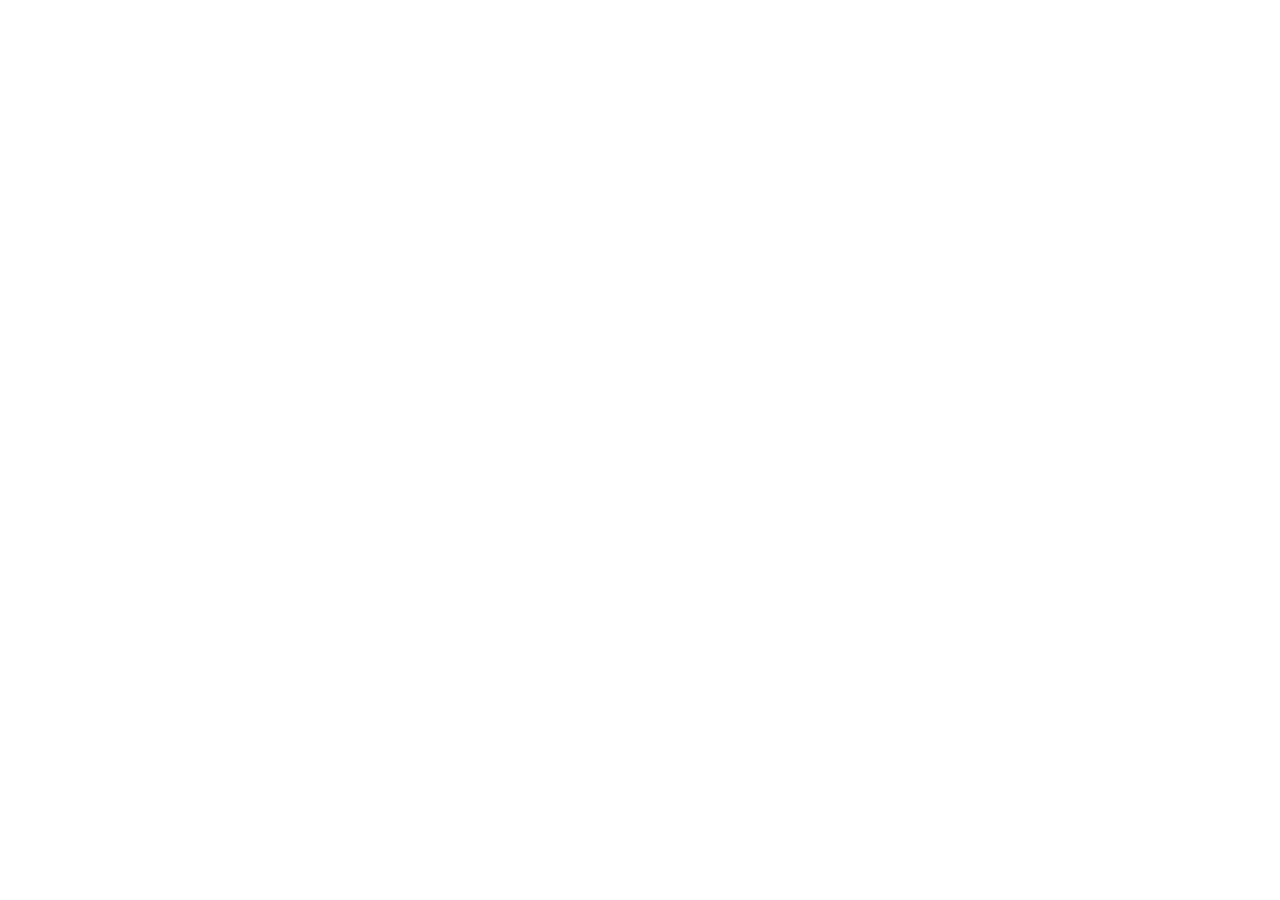
==== web/index.html @ 3c58225f "init: scaffold project structure - Create folders: web/{css,js}, vercel.json - Add HTML skeleton for" ====
<!DOCTYPE html>
<html lang="es">
<head>
    <meta charset="UTF-8">
    <meta name="viewport" content="width=device-width, initial-scale=1.0">
    <title>Imagen a Base64 | Converter</title>
    <link rel="stylesheet" href="css/global.css">
    <link rel="stylesheet" href="css/upload-panel.css">
</head>
<body>
    <main id="app">
        <!-- Upload panel aqui (Sprint 1) -->
    </main>
    <script src="js/security.js"></script>
    <script src="js/converter.js"></script>
    <script src="js/ui-handler.js"></script>
</body>
</html>
---- web/css/global.css ----
/* Global styles & variables — Sprint 1 */
:root {
    --color-primary: #000;
    --color-secondary: #666;
    --font-family: -apple-system, BlinkMacSystemFont, 'Segoe UI', sans-serif;
}

* {
    margin: 0;
    padding: 0;
    box-sizing: border-box;
}

body {
    font-family: var(--font-family);
    background: #fff;
    color: var(--color-primary);
}
---- web/css/upload-panel.css ----
/* Upload panel styles — Sprint 1 */
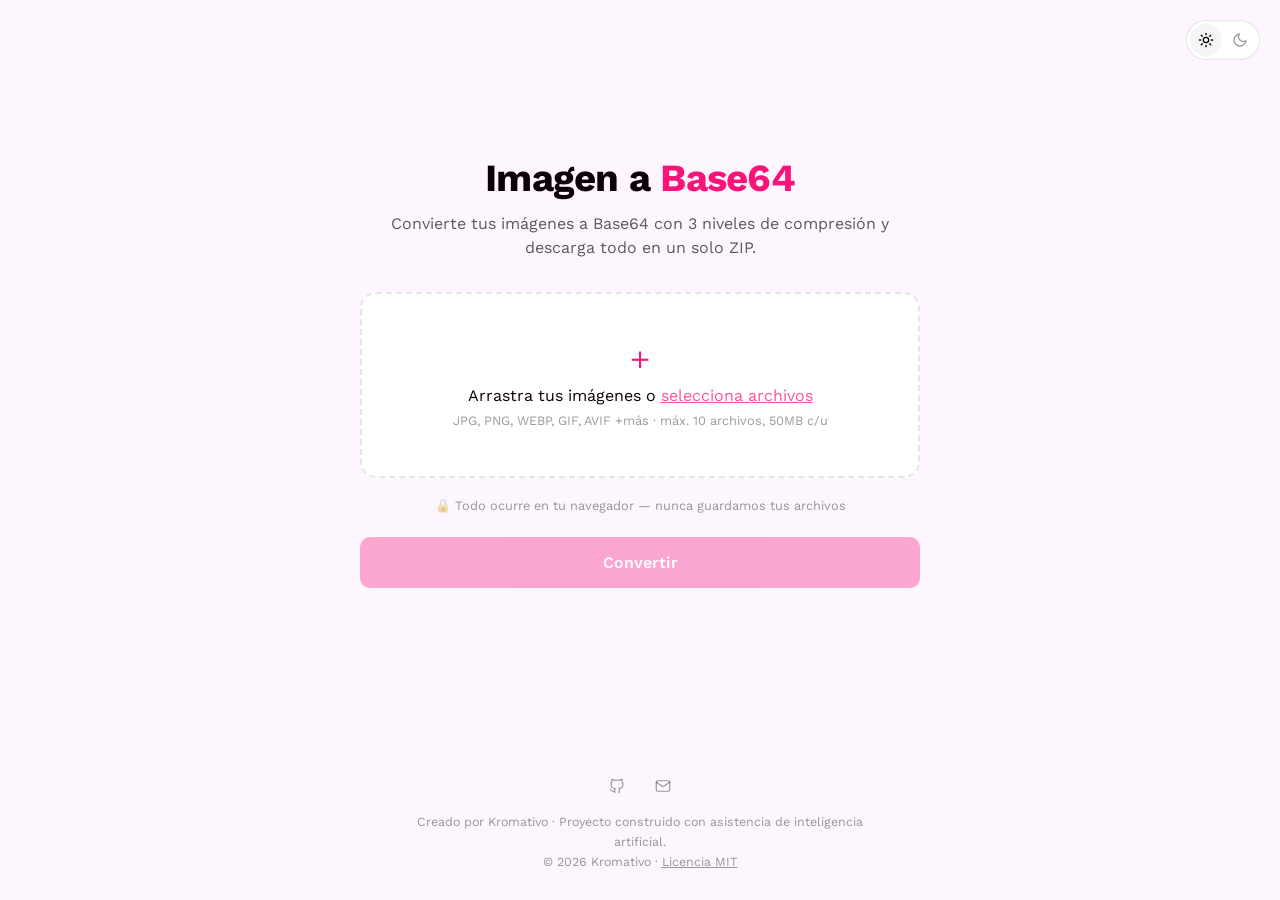
==== commit 49d1301c: "feat: functional multi-file upload panel with Kromativo branding - Upload panel with drag & drop (wh" ====
--- a/web/index.html
+++ b/web/index.html
@@ -3,14 +3,68 @@
 <head>
     <meta charset="UTF-8">
     <meta name="viewport" content="width=device-width, initial-scale=1.0">
-    <title>Imagen a Base64 | Converter</title>
+    <title>Imagen a Base64 | Kromativo</title>
     <link rel="stylesheet" href="css/global.css">
     <link rel="stylesheet" href="css/upload-panel.css">
+    <script>
+        (function () {
+            var saved = localStorage.getItem('theme');
+            document.documentElement.setAttribute('data-theme', saved || 'light');
+        })();
+    </script>
 </head>
 <body>
+    <div class="theme-switch" role="group" aria-label="Selector de tema">
+        <button id="theme-light" type="button" aria-label="Modo claro">
+            <svg viewBox="0 0 24 24" stroke-width="2" stroke-linecap="round" stroke-linejoin="round"><circle cx="12" cy="12" r="4"/><path d="M12 2v2M12 20v2M4.93 4.93l1.41 1.41M17.66 17.66l1.41 1.41M2 12h2M20 12h2M4.93 19.07l1.41-1.41M17.66 6.34l1.41-1.41"/></svg>
+        </button>
+        <button id="theme-dark" type="button" aria-label="Modo oscuro">
+            <svg viewBox="0 0 24 24" stroke-width="2" stroke-linecap="round" stroke-linejoin="round"><path d="M21 12.79A9 9 0 1 1 11.21 3 7 7 0 0 0 21 12.79z"/></svg>
+        </button>
+    </div>
+    <div class="drop-overlay" id="drop-overlay"></div>
     <main id="app">
-        <!-- Upload panel aqui (Sprint 1) -->
+        <div class="upload-container">
+            <h1>Imagen a <span class="accent">Base64</span></h1>
+            <p class="subtitle">Convierte tus imágenes a Base64 con 3 niveles de compresión y descarga todo en un solo ZIP.</p>
+
+            <label for="file-input" class="dropzone" id="dropzone">
+                <input type="file" id="file-input" accept="image/*" multiple hidden>
+                <div class="dropzone-icon">＋</div>
+                <p class="dropzone-text">Arrastra tus imágenes o <span class="dropzone-link">selecciona archivos</span></p>
+                <p class="dropzone-hint">JPG, PNG, WEBP, GIF, AVIF +más · máx. 10 archivos, 50MB c/u</p>
+            </label>
+
+            <div class="file-progress" id="file-progress" hidden>
+                <div class="file-progress-bar">
+                    <div class="file-progress-fill" id="file-progress-fill"></div>
+                </div>
+                <span class="file-progress-count" id="file-progress-count">0/10</span>
+            </div>
+
+            <ul class="file-list" id="file-list" hidden></ul>
+
+            <div class="error-list" id="error-list"></div>
+
+            <p class="privacy-note">🔒 Todo ocurre en tu navegador — nunca guardamos tus archivos</p>
+
+            <button class="btn-convert" id="btn-convert" type="button" disabled>Convertir</button>
+        </div>
     </main>
+    <footer class="site-footer">
+        <div class="site-footer-links">
+            <a href="https://github.com/Kromativo/imagen-to-base64-web" target="_blank" rel="noopener" aria-label="Ver código en GitHub">
+                <svg viewBox="0 0 24 24" stroke-width="1.6" stroke-linecap="round" stroke-linejoin="round"><path d="M9 19c-4.3 1.4-4.3-2.5-6-3m12 5v-3.5c0-1 .1-1.4-.5-2 2.8-.3 5.5-1.4 5.5-6a4.6 4.6 0 0 0-1.3-3.2 4.2 4.2 0 0 0-.1-3.2s-1.1-.3-3.5 1.3a12.3 12.3 0 0 0-6.2 0C6.5 2.8 5.4 3.1 5.4 3.1a4.2 4.2 0 0 0-.1 3.2A4.6 4.6 0 0 0 4 9.5c0 4.6 2.7 5.7 5.5 6-.6.6-.6 1.2-.5 2V21"/></svg>
+            </a>
+            <a href="mailto:kromativo@gmail.com" aria-label="Escribir a Kromativo">
+                <svg viewBox="0 0 24 24" stroke-width="1.6" stroke-linecap="round" stroke-linejoin="round"><rect x="3" y="5" width="18" height="14" rx="2"/><path d="m3 7 9 6 9-6"/></svg>
+            </a>
+        </div>
+        <p class="site-footer-note">
+            Creado por Kromativo · Proyecto construido con asistencia de inteligencia artificial.<br>
+            © 2026 Kromativo · <a href="https://github.com/Kromativo/imagen-to-base64-web/blob/main/LICENSE" target="_blank" rel="noopener">Licencia MIT</a>
+        </p>
+    </footer>
     <script src="js/security.js"></script>
     <script src="js/converter.js"></script>
     <script src="js/ui-handler.js"></script>
--- a/web/css/global.css
+++ b/web/css/global.css
@@ -1,8 +1,47 @@
-/* Global styles & variables — Sprint 1 */
+/* Global styles & variables — Kromativo brand (dark + light) */
+@import url('https://fonts.googleapis.com/css2?family=Work+Sans:wght@400;500;600;700&display=swap');
+
 :root {
-    --color-primary: #000;
-    --color-secondary: #666;
-    --font-family: -apple-system, BlinkMacSystemFont, 'Segoe UI', sans-serif;
+    --accent: #FA147A;
+    --accent-light: #ff4f9a;
+    --error: #ff453a;
+    --radius: 16px;
+    --radius-sm: 10px;
+    --font-family: 'Work Sans', -apple-system, BlinkMacSystemFont, 'Segoe UI', sans-serif;
+
+    /* Dark (default) */
+    --bg-primary: #0C0006;
+    --bg-elevated: #17090f;
+    --bg-elevated-2: #200e15;
+    --text-primary: #FFFFFF;
+    --text-secondary: rgba(255,255,255,0.65);
+    --text-tertiary: rgba(255,255,255,0.4);
+    --border: rgba(255,255,255,0.1);
+    --border-hover: rgba(250,20,122,0.5);
+}
+
+:root[data-theme="light"] {
+    --bg-primary: #fdf6ff;
+    --bg-elevated: #FFFFFF;
+    --bg-elevated-2: #F5F5F5;
+    --text-primary: #0C0006;
+    --text-secondary: rgba(12,0,6,0.65);
+    --text-tertiary: rgba(12,0,6,0.4);
+    --border: rgba(12,0,6,0.1);
+    --border-hover: rgba(250,20,122,0.4);
+}
+
+@media (prefers-color-scheme: light) {
+    :root:not([data-theme="dark"]) {
+        --bg-primary: #fdf6ff;
+        --bg-elevated: #FFFFFF;
+        --bg-elevated-2: #F5F5F5;
+        --text-primary: #0C0006;
+        --text-secondary: rgba(12,0,6,0.65);
+        --text-tertiary: rgba(12,0,6,0.4);
+        --border: rgba(12,0,6,0.1);
+        --border-hover: rgba(250,20,122,0.4);
+    }
 }
 
 * {
@@ -11,8 +50,123 @@
     box-sizing: border-box;
 }
 
+[hidden] {
+    display: none !important;
+}
+
 body {
     font-family: var(--font-family);
-    background: #fff;
-    color: var(--color-primary);
+    background: var(--bg-primary);
+    color: var(--text-primary);
+    min-height: 100vh;
+    display: flex;
+    flex-direction: column;
+    -webkit-font-smoothing: antialiased;
+    transition: background 0.2s, color 0.2s;
 }
+
+.accent {
+    color: var(--accent);
+}
+
+.theme-switch {
+    position: fixed;
+    top: 20px;
+    right: 20px;
+    display: flex;
+    align-items: center;
+    gap: 2px;
+    padding: 3px;
+    background: var(--bg-elevated);
+    border: 1px solid var(--border);
+    border-radius: 24px;
+    z-index: 10;
+}
+
+.theme-switch button {
+    display: flex;
+    align-items: center;
+    justify-content: center;
+    width: 32px;
+    height: 32px;
+    background: transparent;
+    border: none;
+    border-radius: 50%;
+    cursor: pointer;
+    color: var(--text-tertiary);
+    transition: background 0.2s, color 0.2s;
+}
+
+.theme-switch button svg {
+    width: 16px;
+    height: 16px;
+    stroke: currentColor;
+    fill: none;
+}
+
+.theme-switch button:hover {
+    color: var(--text-secondary);
+}
+
+.theme-switch button.active {
+    background: var(--bg-elevated-2);
+    color: var(--text-primary);
+}
+
+@media (max-width: 480px) {
+    .theme-switch {
+        position: absolute;
+    }
+}
+
+.site-footer {
+    display: flex;
+    flex-direction: column;
+    align-items: center;
+    gap: 10px;
+    padding: 28px 24px;
+    text-align: center;
+}
+
+.site-footer-links {
+    display: flex;
+    align-items: center;
+    gap: 14px;
+}
+
+.site-footer-links a {
+    display: flex;
+    align-items: center;
+    justify-content: center;
+    width: 32px;
+    height: 32px;
+    color: var(--text-tertiary);
+    transition: color 0.2s;
+}
+
+.site-footer-links a:hover {
+    color: var(--text-primary);
+}
+
+.site-footer-links svg {
+    width: 18px;
+    height: 18px;
+    stroke: currentColor;
+    fill: none;
+}
+
+.site-footer-note {
+    font-size: 0.78em;
+    color: var(--text-tertiary);
+    line-height: 1.6;
+    max-width: 480px;
+}
+
+.site-footer-note a {
+    color: var(--text-tertiary);
+    text-decoration: underline;
+}
+
+.site-footer-note a:hover {
+    color: var(--text-secondary);
+}
--- a/web/css/upload-panel.css
+++ b/web/css/upload-panel.css
@@ -1 +1,299 @@
-/* Upload panel styles — Sprint 1 */
+/* Upload panel styles — Kromativo brand */
+
+#app {
+    flex: 1;
+    display: flex;
+    align-items: center;
+    justify-content: center;
+    padding: 24px;
+}
+
+.upload-container {
+    width: 100%;
+    max-width: 560px;
+    text-align: center;
+}
+
+h1 {
+    font-size: 2.4em;
+    font-weight: 700;
+    letter-spacing: -0.02em;
+    margin-bottom: 12px;
+}
+
+.subtitle {
+    color: var(--text-secondary);
+    font-size: 1em;
+    line-height: 1.5;
+    margin-bottom: 32px;
+}
+
+.dropzone {
+    display: flex;
+    flex-direction: column;
+    align-items: center;
+    justify-content: center;
+    gap: 8px;
+    padding: 48px 24px;
+    background: var(--bg-elevated);
+    border: 2px dashed var(--border);
+    border-radius: var(--radius);
+    cursor: pointer;
+    transition: border-color 0.2s, background 0.2s;
+}
+
+.dropzone:hover,
+.dropzone.dragover {
+    border-color: var(--border-hover);
+    background: var(--bg-elevated-2);
+}
+
+.dropzone-icon {
+    font-size: 2em;
+    color: var(--accent);
+    line-height: 1;
+    margin-bottom: 4px;
+}
+
+.dropzone-text {
+    font-size: 1em;
+    color: var(--text-primary);
+}
+
+.dropzone-link {
+    color: var(--accent-light);
+    text-decoration: underline;
+}
+
+.dropzone-hint {
+    font-size: 0.8em;
+    color: var(--text-tertiary);
+}
+
+.file-progress {
+    display: flex;
+    align-items: center;
+    gap: 10px;
+    margin-top: 16px;
+}
+
+.file-progress-bar {
+    flex: 1;
+    height: 6px;
+    background: var(--bg-elevated-2);
+    border-radius: 999px;
+    overflow: hidden;
+}
+
+.file-progress-fill {
+    height: 100%;
+    width: 0%;
+    background: var(--accent);
+    border-radius: 999px;
+    transition: width 0.25s ease;
+}
+
+.file-progress-count {
+    font-size: 0.78em;
+    font-weight: 600;
+    color: var(--text-tertiary);
+    font-variant-numeric: tabular-nums;
+    white-space: nowrap;
+}
+
+.file-list {
+    list-style: none;
+    margin-top: 16px;
+    display: flex;
+    flex-direction: column;
+    gap: 8px;
+    max-height: 280px;
+    overflow-y: auto;
+}
+
+.file-item {
+    display: flex;
+    align-items: center;
+    justify-content: space-between;
+    padding: 12px 16px;
+    background: var(--bg-elevated);
+    border: 1px solid var(--border);
+    border-radius: var(--radius-sm);
+    text-align: left;
+}
+
+.file-item-info {
+    display: flex;
+    flex-direction: column;
+    gap: 2px;
+    overflow: hidden;
+}
+
+.file-item-name {
+    font-size: 0.88em;
+    font-weight: 500;
+    white-space: nowrap;
+    overflow: hidden;
+    text-overflow: ellipsis;
+}
+
+.file-item-size {
+    font-size: 0.76em;
+    color: var(--text-tertiary);
+}
+
+.file-item-remove {
+    background: transparent;
+    border: none;
+    color: var(--text-tertiary);
+    font-size: 1em;
+    cursor: pointer;
+    padding: 4px 8px;
+    border-radius: 6px;
+    transition: color 0.2s, background 0.2s;
+    flex-shrink: 0;
+}
+
+.file-item-remove:hover {
+    color: var(--text-primary);
+    background: rgba(255,255,255,0.08);
+}
+
+.file-list-summary {
+    margin-top: 10px;
+    font-size: 0.8em;
+    color: var(--text-tertiary);
+    text-align: left;
+}
+
+.privacy-note {
+    margin-top: 20px;
+    font-size: 0.8em;
+    color: var(--text-tertiary);
+}
+
+.error-list {
+    display: flex;
+    flex-direction: column;
+    gap: 8px;
+}
+
+.error-list:not(:empty) {
+    margin-top: 14px;
+}
+
+.error-item {
+    display: flex;
+    align-items: center;
+    justify-content: space-between;
+    gap: 12px;
+    padding: 10px 12px 10px 16px;
+    background: rgba(255,69,58,0.1);
+    border: 1px solid rgba(255,69,58,0.3);
+    color: var(--error);
+    border-radius: var(--radius-sm);
+    font-size: 0.85em;
+    text-align: left;
+}
+
+.error-item-dismiss {
+    background: transparent;
+    border: none;
+    color: var(--error);
+    opacity: 0.7;
+    font-size: 1em;
+    cursor: pointer;
+    padding: 4px 8px;
+    border-radius: 6px;
+    flex-shrink: 0;
+    transition: opacity 0.2s, background 0.2s;
+}
+
+.error-item-dismiss:hover {
+    opacity: 1;
+    background: rgba(255,69,58,0.15);
+}
+
+.btn-convert {
+    width: 100%;
+    margin-top: 24px;
+    padding: 16px;
+    background: var(--accent);
+    color: #fff;
+    border: none;
+    border-radius: var(--radius-sm);
+    font-family: var(--font-family);
+    font-size: 1em;
+    font-weight: 600;
+    cursor: pointer;
+    transition: background 0.2s, opacity 0.2s, transform 0.1s;
+}
+
+.btn-convert:hover:not(:disabled) {
+    background: var(--accent-light);
+}
+
+.btn-convert:active:not(:disabled) {
+    transform: scale(0.98);
+}
+
+.btn-convert:disabled {
+    opacity: 0.35;
+    cursor: not-allowed;
+}
+
+@media (max-width: 480px) {
+    .upload-container {
+        margin-top: 56px;
+    }
+
+    h1 { font-size: 1.9em; }
+
+    .dropzone {
+        flex-direction: row;
+        padding: 16px 20px;
+        background: var(--accent);
+        border: none;
+        border-radius: var(--radius-sm);
+        box-shadow: 0 4px 14px rgba(250,20,122,0.28);
+    }
+
+    .dropzone:hover,
+    .dropzone.dragover {
+        background: var(--accent-light);
+    }
+
+    .dropzone-icon {
+        font-size: 1.3em;
+        color: #fff;
+        margin-bottom: 0;
+    }
+
+    .dropzone-text {
+        color: #fff;
+        font-weight: 600;
+    }
+
+    .dropzone-link {
+        color: #fff;
+        text-decoration: underline;
+    }
+
+    .dropzone-hint {
+        display: none;
+    }
+}
+
+.drop-overlay {
+    position: fixed;
+    inset: 0;
+    pointer-events: none;
+    z-index: 50;
+    opacity: 0;
+    box-shadow: inset 0 0 0 3px var(--accent), inset 0 0 40px rgba(250,20,122,0.25);
+    transition: opacity 0.15s ease;
+}
+
+.drop-overlay.active {
+    opacity: 1;
+}
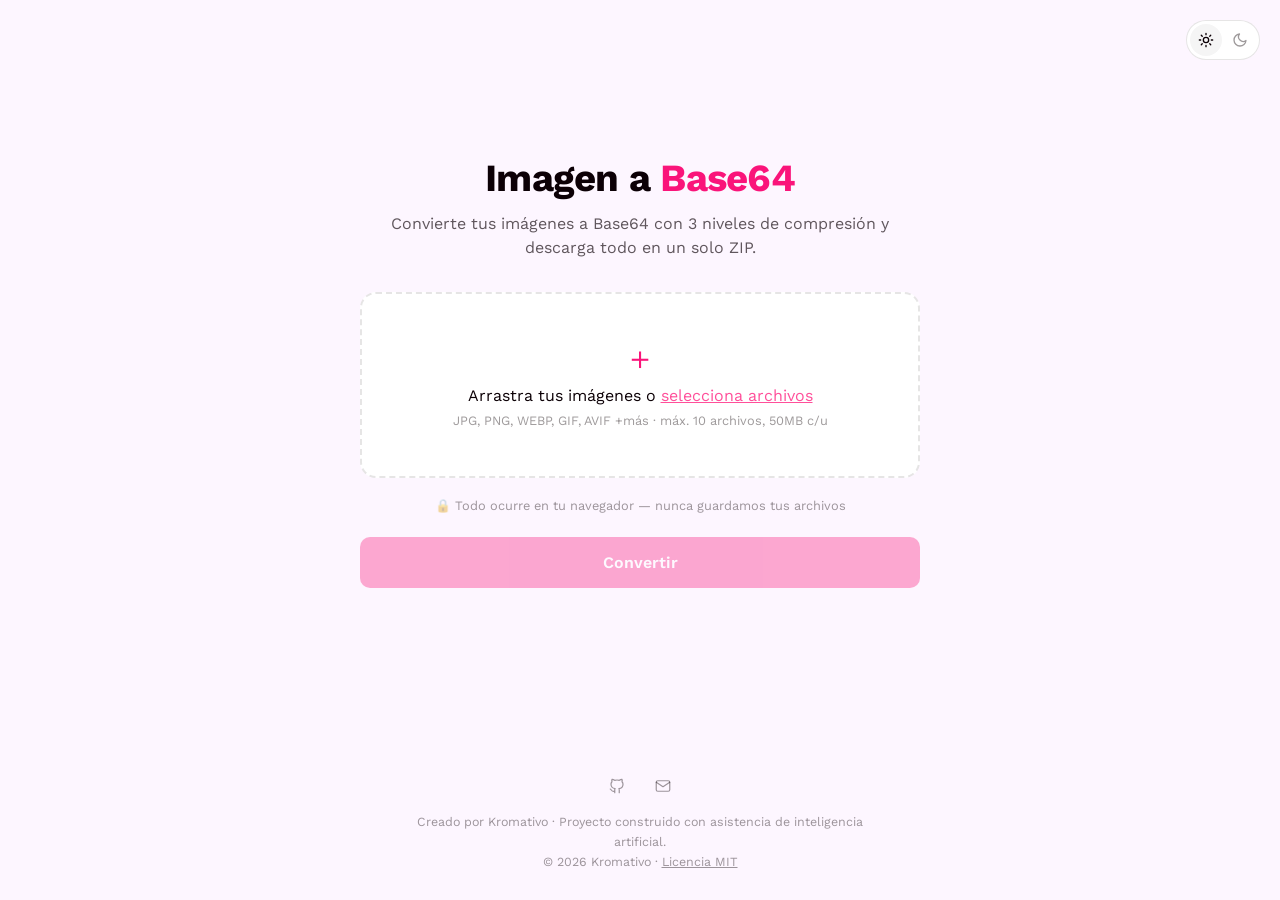
==== commit 2b6778ce: "feat: full conversion pipeline, results view, and preview modal - Client-side compression (light/med" ====
--- a/web/index.html
+++ b/web/index.html
@@ -6,6 +6,7 @@
     <title>Imagen a Base64 | Kromativo</title>
     <link rel="stylesheet" href="css/global.css">
     <link rel="stylesheet" href="css/upload-panel.css">
+    <link rel="stylesheet" href="css/result-panel.css">
     <script>
         (function () {
             var saved = localStorage.getItem('theme');
@@ -50,7 +51,42 @@
 
             <button class="btn-convert" id="btn-convert" type="button" disabled>Convertir</button>
         </div>
+
+        <div class="results-container" id="results-container" hidden>
+            <div class="results-header">
+                <h1>Tus imágenes están <span class="accent">listas</span></h1>
+                <p class="subtitle">Descarga todo en un ZIP, o elige un solo nivel por imagen.</p>
+            </div>
+
+            <div class="results-actions">
+                <button class="btn-convert" id="btn-download-all" type="button">Descargar todo (ZIP)</button>
+                <button class="btn-secondary" id="btn-back" type="button">Cargar otras imágenes</button>
+            </div>
+
+            <div class="result-cards" id="result-cards"></div>
+        </div>
     </main>
+
+    <div class="preview-modal" id="preview-modal" hidden>
+        <div class="preview-modal-backdrop" id="preview-modal-backdrop"></div>
+        <div class="preview-modal-dialog">
+            <button class="modal-close" id="modal-close" type="button" aria-label="Cerrar">✕</button>
+            <span class="modal-level-badge" id="modal-level-badge"></span>
+            <div class="modal-body">
+                <button class="modal-nav modal-prev" id="modal-prev" type="button" aria-label="Anterior">
+                    <svg viewBox="0 0 24 24" stroke-width="2" stroke-linecap="round" stroke-linejoin="round"><path d="M15 18l-6-6 6-6"/></svg>
+                </button>
+                <div class="modal-image-wrap">
+                    <img id="modal-image" src="" alt="">
+                </div>
+                <button class="modal-nav modal-next" id="modal-next" type="button" aria-label="Siguiente">
+                    <svg viewBox="0 0 24 24" stroke-width="2" stroke-linecap="round" stroke-linejoin="round"><path d="M9 18l6-6-6-6"/></svg>
+                </button>
+            </div>
+            <p class="modal-caption" id="modal-caption"></p>
+        </div>
+    </div>
+
     <footer class="site-footer">
         <div class="site-footer-links">
             <a href="https://github.com/Kromativo/imagen-to-base64-web" target="_blank" rel="noopener" aria-label="Ver código en GitHub">
@@ -65,6 +101,7 @@
             © 2026 Kromativo · <a href="https://github.com/Kromativo/imagen-to-base64-web/blob/main/LICENSE" target="_blank" rel="noopener">Licencia MIT</a>
         </p>
     </footer>
+    <script src="https://cdnjs.cloudflare.com/ajax/libs/jszip/3.10.1/jszip.min.js"></script>
     <script src="js/security.js"></script>
     <script src="js/converter.js"></script>
     <script src="js/ui-handler.js"></script>
--- a/web/css/upload-panel.css
+++ b/web/css/upload-panel.css
@@ -114,15 +114,25 @@
 .file-item {
     display: flex;
     align-items: center;
-    justify-content: space-between;
-    padding: 12px 16px;
+    gap: 12px;
+    padding: 10px 16px;
     background: var(--bg-elevated);
     border: 1px solid var(--border);
     border-radius: var(--radius-sm);
     text-align: left;
 }
 
+.file-item-thumb {
+    width: 40px;
+    height: 40px;
+    border-radius: 8px;
+    object-fit: cover;
+    background: var(--bg-elevated-2);
+    flex-shrink: 0;
+}
+
 .file-item-info {
+    flex: 1;
     display: flex;
     flex-direction: column;
     gap: 2px;
--- a/web/css/result-panel.css
+++ b/web/css/result-panel.css
@@ -0,0 +1,313 @@
+/* Result panel styles — Kromativo brand */
+
+.results-container {
+    width: 100%;
+    max-width: 720px;
+    text-align: center;
+}
+
+.results-header {
+    margin-bottom: 24px;
+}
+
+.results-header .subtitle {
+    margin-bottom: 0;
+}
+
+.results-actions {
+    display: flex;
+    flex-direction: column;
+    gap: 10px;
+    margin-bottom: 28px;
+}
+
+.btn-secondary {
+    width: 100%;
+    padding: 14px;
+    background: transparent;
+    color: var(--text-secondary);
+    border: 1px solid var(--border);
+    border-radius: var(--radius-sm);
+    font-family: var(--font-family);
+    font-size: 0.9em;
+    font-weight: 600;
+    cursor: pointer;
+    transition: border-color 0.2s, color 0.2s;
+}
+
+.btn-secondary:hover {
+    border-color: var(--border-hover);
+    color: var(--text-primary);
+}
+
+.result-cards {
+    display: flex;
+    flex-direction: column;
+    gap: 28px;
+}
+
+.image-group {
+    text-align: left;
+}
+
+.image-group-header {
+    display: flex;
+    align-items: center;
+    gap: 12px;
+    margin-bottom: 12px;
+}
+
+.image-group-thumb {
+    width: 48px;
+    height: 48px;
+    border-radius: var(--radius-sm);
+    object-fit: cover;
+    background: var(--bg-elevated-2);
+    flex-shrink: 0;
+}
+
+.image-group-header-text {
+    overflow: hidden;
+}
+
+.image-group-title {
+    font-size: 0.92em;
+    font-weight: 600;
+    white-space: nowrap;
+    overflow: hidden;
+    text-overflow: ellipsis;
+}
+
+.image-group-meta {
+    font-size: 0.78em;
+    color: var(--text-tertiary);
+}
+
+.preset-grid {
+    display: grid;
+    grid-template-columns: repeat(3, 1fr);
+    gap: 10px;
+}
+
+.preset-tile {
+    display: flex;
+    flex-direction: column;
+    justify-content: space-between;
+    gap: 12px;
+    padding: 14px;
+    background: var(--bg-elevated);
+    border: 1px solid var(--border);
+    border-radius: var(--radius-sm);
+}
+
+.preset-badge {
+    display: inline-block;
+    font-size: 0.68em;
+    font-weight: 700;
+    text-transform: uppercase;
+    letter-spacing: 0.05em;
+    padding: 3px 8px;
+    border-radius: 6px;
+    margin-bottom: 8px;
+}
+
+.preset-badge.light { background: rgba(52, 199, 89, 0.15); color: #34c759; }
+.preset-badge.medium { background: rgba(10, 132, 255, 0.15); color: #0a84ff; }
+.preset-badge.heavy { background: rgba(255, 69, 58, 0.15); color: #ff453a; }
+
+.preset-tile-sizes {
+    font-size: 0.8em;
+    color: var(--text-secondary);
+    line-height: 1.5;
+}
+
+.preset-tile-sizes strong {
+    color: var(--text-primary);
+    font-weight: 700;
+}
+
+.preset-tile-ratio {
+    font-size: 0.76em;
+    font-weight: 600;
+}
+
+.preset-tile-ratio.light { color: #34c759; }
+.preset-tile-ratio.medium { color: #0a84ff; }
+.preset-tile-ratio.heavy { color: #ff453a; }
+
+.preset-tile-code {
+    font-size: 0.72em;
+    color: var(--text-tertiary);
+    margin-top: 4px;
+    font-variant-numeric: tabular-nums;
+}
+
+.preset-tile-actions {
+    display: flex;
+    gap: 8px;
+}
+
+.preset-tile-actions button {
+    flex: 1;
+    display: flex;
+    align-items: center;
+    justify-content: center;
+    height: 32px;
+    background: var(--bg-elevated-2);
+    border: 1px solid var(--border);
+    border-radius: 8px;
+    color: var(--text-secondary);
+    cursor: pointer;
+    transition: border-color 0.2s, color 0.2s;
+}
+
+.preset-tile-actions button:hover {
+    border-color: var(--border-hover);
+    color: var(--accent);
+}
+
+.preset-tile-actions svg {
+    width: 15px;
+    height: 15px;
+    stroke: currentColor;
+    fill: none;
+}
+
+@media (max-width: 640px) {
+    .preset-grid {
+        grid-template-columns: 1fr;
+    }
+}
+
+/* Modal de previsualización */
+.preview-modal {
+    position: fixed;
+    inset: 0;
+    z-index: 100;
+    display: flex;
+    align-items: center;
+    justify-content: center;
+}
+
+.preview-modal-backdrop {
+    position: absolute;
+    inset: 0;
+    background: rgba(0,0,0,0.75);
+}
+
+.preview-modal-dialog {
+    position: relative;
+    z-index: 1;
+    display: flex;
+    flex-direction: column;
+    align-items: center;
+    gap: 14px;
+    max-width: 90vw;
+    max-height: 90vh;
+}
+
+.modal-image-wrap {
+    display: flex;
+    align-items: center;
+    justify-content: center;
+    max-width: 80vw;
+    max-height: 70vh;
+}
+
+.modal-image-wrap img {
+    max-width: 80vw;
+    max-height: 70vh;
+    width: auto;
+    height: auto;
+    border-radius: var(--radius-sm);
+    box-shadow: 0 12px 48px rgba(0,0,0,0.5);
+}
+
+.modal-caption {
+    color: #fff;
+    font-size: 0.85em;
+    text-align: center;
+}
+
+.modal-level-badge {
+    display: inline-block;
+    font-size: 0.8em;
+    font-weight: 700;
+    text-transform: uppercase;
+    letter-spacing: 0.08em;
+    padding: 6px 16px;
+    border-radius: 20px;
+}
+
+.modal-level-badge.light { background: rgba(52, 199, 89, 0.2); color: #4cd964; }
+.modal-level-badge.medium { background: rgba(10, 132, 255, 0.2); color: #3fa0ff; }
+.modal-level-badge.heavy { background: rgba(250, 20, 122, 0.2); color: #ff4f9a; }
+
+.modal-close {
+    position: absolute;
+    top: -44px;
+    right: 0;
+    width: 36px;
+    height: 36px;
+    display: flex;
+    align-items: center;
+    justify-content: center;
+    background: rgba(255,255,255,0.1);
+    border: none;
+    border-radius: 50%;
+    color: #fff;
+    font-size: 1em;
+    cursor: pointer;
+}
+
+.modal-body {
+    display: flex;
+    align-items: center;
+    gap: 16px;
+}
+
+.modal-nav {
+    flex-shrink: 0;
+    width: 44px;
+    height: 44px;
+    display: flex;
+    align-items: center;
+    justify-content: center;
+    background: rgba(255,255,255,0.1);
+    border: none;
+    border-radius: 50%;
+    color: #fff;
+    cursor: pointer;
+}
+
+.modal-nav svg {
+    width: 20px;
+    height: 20px;
+    stroke: currentColor;
+    fill: none;
+}
+
+@media (max-width: 640px) {
+    .modal-body {
+        flex-wrap: wrap;
+        justify-content: center;
+    }
+
+    .modal-image-wrap {
+        order: 1;
+        width: 100%;
+        max-width: 90vw;
+    }
+
+    .modal-prev {
+        order: 2;
+    }
+
+    .modal-next {
+        order: 3;
+    }
+
+    .results-container {
+        margin-top: 56px;
+    }
+}
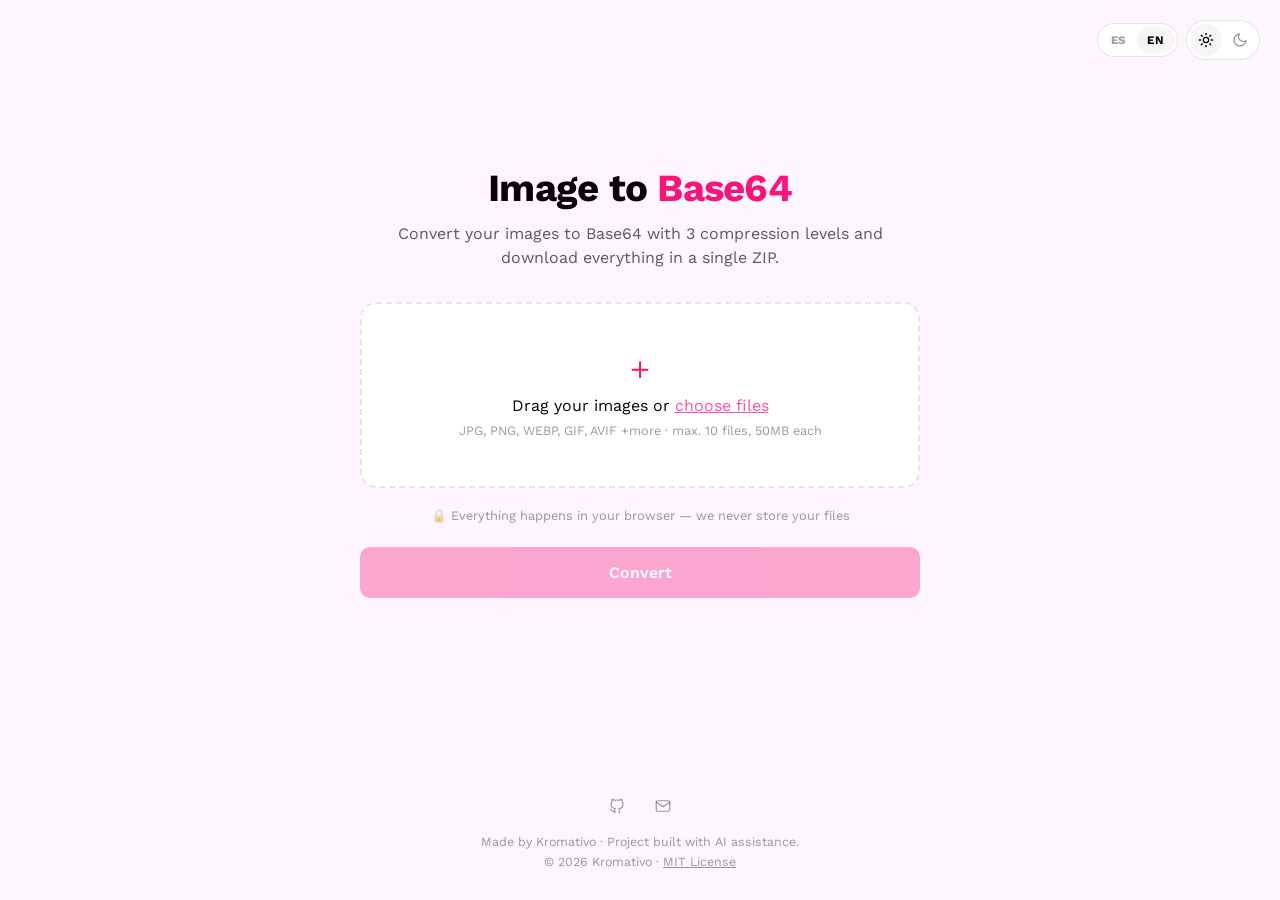
==== commit c74a95ca: "feat: ES/EN translation and content-based security validation - Full i18n system (js/i18n.js): auto-" ====
--- a/web/index.html
+++ b/web/index.html
@@ -15,25 +15,31 @@
     </script>
 </head>
 <body>
-    <div class="theme-switch" role="group" aria-label="Selector de tema">
-        <button id="theme-light" type="button" aria-label="Modo claro">
-            <svg viewBox="0 0 24 24" stroke-width="2" stroke-linecap="round" stroke-linejoin="round"><circle cx="12" cy="12" r="4"/><path d="M12 2v2M12 20v2M4.93 4.93l1.41 1.41M17.66 17.66l1.41 1.41M2 12h2M20 12h2M4.93 19.07l1.41-1.41M17.66 6.34l1.41-1.41"/></svg>
-        </button>
-        <button id="theme-dark" type="button" aria-label="Modo oscuro">
-            <svg viewBox="0 0 24 24" stroke-width="2" stroke-linecap="round" stroke-linejoin="round"><path d="M21 12.79A9 9 0 1 1 11.21 3 7 7 0 0 0 21 12.79z"/></svg>
-        </button>
+    <div class="top-controls">
+        <div class="lang-switch" role="group" aria-label="Selector de idioma">
+            <button id="lang-es" type="button">ES</button>
+            <button id="lang-en" type="button">EN</button>
+        </div>
+        <div class="theme-switch" role="group" aria-label="Selector de tema">
+            <button id="theme-light" type="button" aria-label="Modo claro">
+                <svg viewBox="0 0 24 24" stroke-width="2" stroke-linecap="round" stroke-linejoin="round"><circle cx="12" cy="12" r="4"/><path d="M12 2v2M12 20v2M4.93 4.93l1.41 1.41M17.66 17.66l1.41 1.41M2 12h2M20 12h2M4.93 19.07l1.41-1.41M17.66 6.34l1.41-1.41"/></svg>
+            </button>
+            <button id="theme-dark" type="button" aria-label="Modo oscuro">
+                <svg viewBox="0 0 24 24" stroke-width="2" stroke-linecap="round" stroke-linejoin="round"><path d="M21 12.79A9 9 0 1 1 11.21 3 7 7 0 0 0 21 12.79z"/></svg>
+            </button>
+        </div>
     </div>
     <div class="drop-overlay" id="drop-overlay"></div>
     <main id="app">
         <div class="upload-container">
-            <h1>Imagen a <span class="accent">Base64</span></h1>
-            <p class="subtitle">Convierte tus imágenes a Base64 con 3 niveles de compresión y descarga todo en un solo ZIP.</p>
+            <h1 data-i18n-html="heroTitleHtml">Imagen a <span class="accent">Base64</span></h1>
+            <p class="subtitle" data-i18n="subtitle">Convierte tus imágenes a Base64 con 3 niveles de compresión y descarga todo en un solo ZIP.</p>
 
             <label for="file-input" class="dropzone" id="dropzone">
                 <input type="file" id="file-input" accept="image/*" multiple hidden>
                 <div class="dropzone-icon">＋</div>
-                <p class="dropzone-text">Arrastra tus imágenes o <span class="dropzone-link">selecciona archivos</span></p>
-                <p class="dropzone-hint">JPG, PNG, WEBP, GIF, AVIF +más · máx. 10 archivos, 50MB c/u</p>
+                <p class="dropzone-text" data-i18n-html="dropzoneTextHtml">Arrastra tus imágenes o <span class="dropzone-link">selecciona archivos</span></p>
+                <p class="dropzone-hint" data-i18n="dropzoneHint">JPG, PNG, WEBP, GIF, AVIF +más · máx. 10 archivos, 50MB c/u</p>
             </label>
 
             <div class="file-progress" id="file-progress" hidden>
@@ -47,20 +53,20 @@
 
             <div class="error-list" id="error-list"></div>
 
-            <p class="privacy-note">🔒 Todo ocurre en tu navegador — nunca guardamos tus archivos</p>
+            <p class="privacy-note" data-i18n="privacyNote">🔒 Todo ocurre en tu navegador — nunca guardamos tus archivos</p>
 
-            <button class="btn-convert" id="btn-convert" type="button" disabled>Convertir</button>
+            <button class="btn-convert" id="btn-convert" type="button" data-i18n="convert" disabled>Convertir</button>
         </div>
 
         <div class="results-container" id="results-container" hidden>
             <div class="results-header">
-                <h1>Tus imágenes están <span class="accent">listas</span></h1>
-                <p class="subtitle">Descarga todo en un ZIP, o elige un solo nivel por imagen.</p>
+                <h1 data-i18n-html="resultsTitleHtml">Tus imágenes están <span class="accent">listas</span></h1>
+                <p class="subtitle" data-i18n="resultsSubtitle">Descarga todo en un ZIP, o elige un solo nivel por imagen.</p>
             </div>
 
             <div class="results-actions">
-                <button class="btn-convert" id="btn-download-all" type="button">Descargar todo (ZIP)</button>
-                <button class="btn-secondary" id="btn-back" type="button">Cargar otras imágenes</button>
+                <button class="btn-convert" id="btn-download-all" type="button" data-i18n="downloadAll">Descargar todo (ZIP)</button>
+                <button class="btn-secondary" id="btn-back" type="button" data-i18n="loadOthers">Cargar otras imágenes</button>
             </div>
 
             <div class="result-cards" id="result-cards"></div>
@@ -97,11 +103,12 @@
             </a>
         </div>
         <p class="site-footer-note">
-            Creado por Kromativo · Proyecto construido con asistencia de inteligencia artificial.<br>
-            © 2026 Kromativo · <a href="https://github.com/Kromativo/imagen-to-base64-web/blob/main/LICENSE" target="_blank" rel="noopener">Licencia MIT</a>
+            <span data-i18n="footerNote">Creado por Kromativo · Proyecto construido con asistencia de inteligencia artificial.</span><br>
+            <span data-i18n="footerCopyright">© 2026 Kromativo</span> · <a href="https://github.com/Kromativo/imagen-to-base64-web/blob/main/LICENSE" target="_blank" rel="noopener" data-i18n="footerLicense">Licencia MIT</a>
         </p>
     </footer>
     <script src="https://cdnjs.cloudflare.com/ajax/libs/jszip/3.10.1/jszip.min.js"></script>
+    <script src="js/i18n.js"></script>
     <script src="js/security.js"></script>
     <script src="js/converter.js"></script>
     <script src="js/ui-handler.js"></script>
--- a/web/css/global.css
+++ b/web/css/global.css
@@ -69,10 +69,17 @@
     color: var(--accent);
 }
 
-.theme-switch {
+.top-controls {
     position: fixed;
     top: 20px;
     right: 20px;
+    display: flex;
+    align-items: center;
+    gap: 8px;
+    z-index: 10;
+}
+
+.lang-switch {
     display: flex;
     align-items: center;
     gap: 2px;
@@ -80,7 +87,39 @@
     background: var(--bg-elevated);
     border: 1px solid var(--border);
     border-radius: 24px;
-    z-index: 10;
+}
+
+.lang-switch button {
+    padding: 6px 10px;
+    background: transparent;
+    border: none;
+    border-radius: 18px;
+    cursor: pointer;
+    color: var(--text-tertiary);
+    font-family: var(--font-family);
+    font-size: 0.72em;
+    font-weight: 700;
+    letter-spacing: 0.03em;
+    transition: background 0.2s, color 0.2s;
+}
+
+.lang-switch button:hover {
+    color: var(--text-secondary);
+}
+
+.lang-switch button.active {
+    background: var(--bg-elevated-2);
+    color: var(--text-primary);
+}
+
+.theme-switch {
+    display: flex;
+    align-items: center;
+    gap: 2px;
+    padding: 3px;
+    background: var(--bg-elevated);
+    border: 1px solid var(--border);
+    border-radius: 24px;
 }
 
 .theme-switch button {
@@ -114,7 +153,7 @@
 }
 
 @media (max-width: 480px) {
-    .theme-switch {
+    .top-controls {
         position: absolute;
     }
 }
